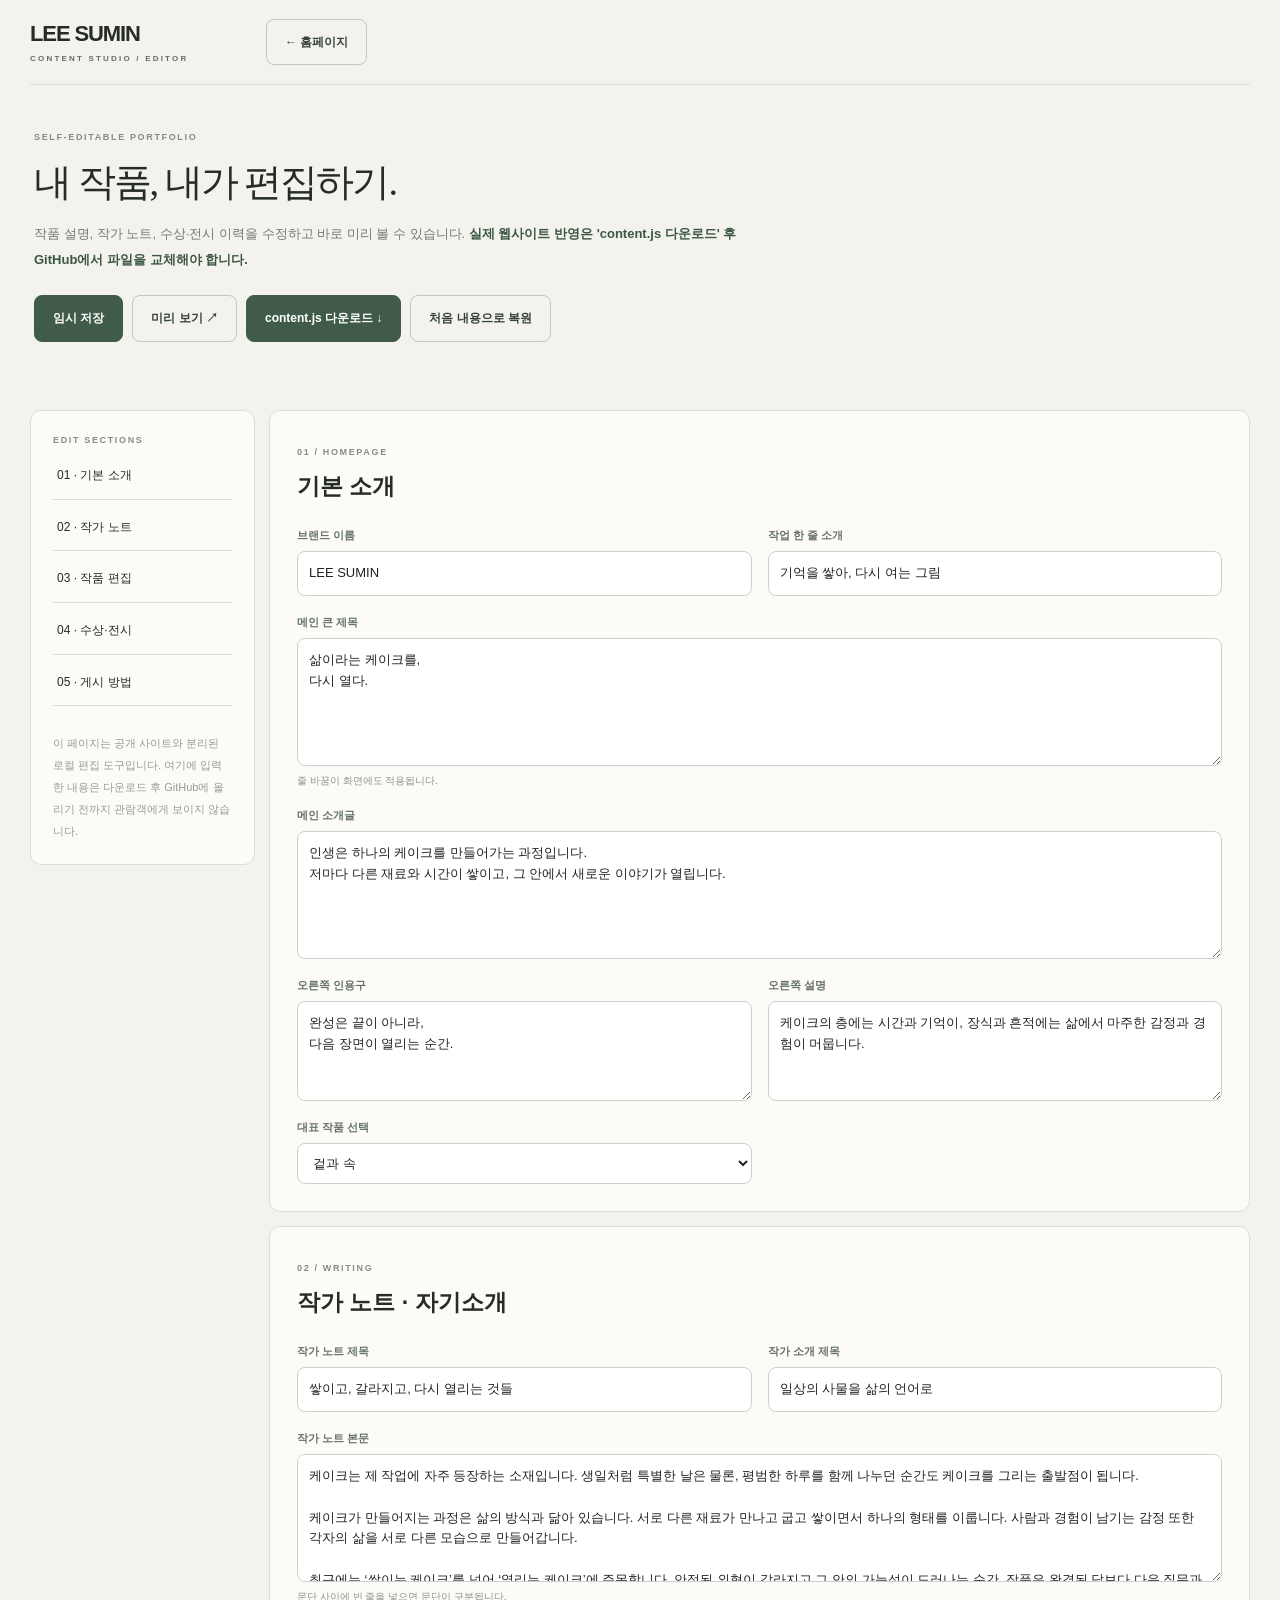
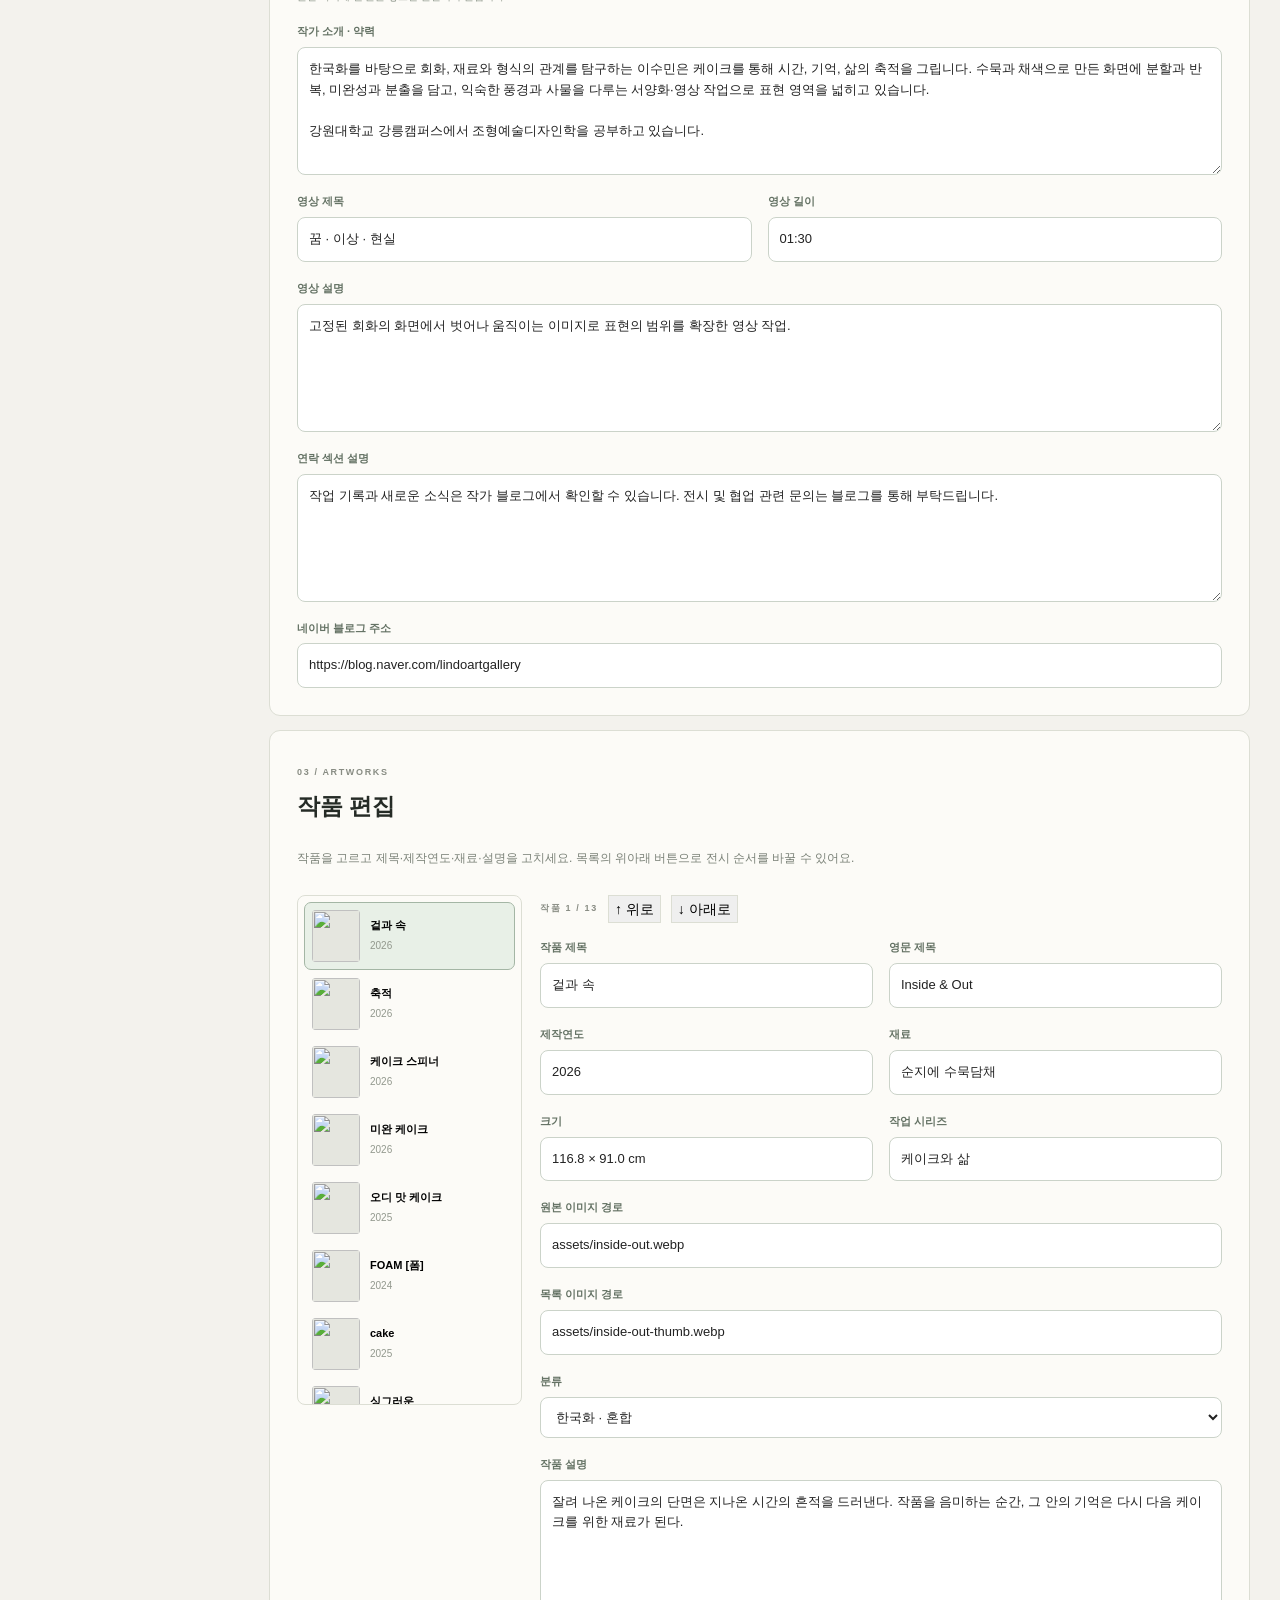
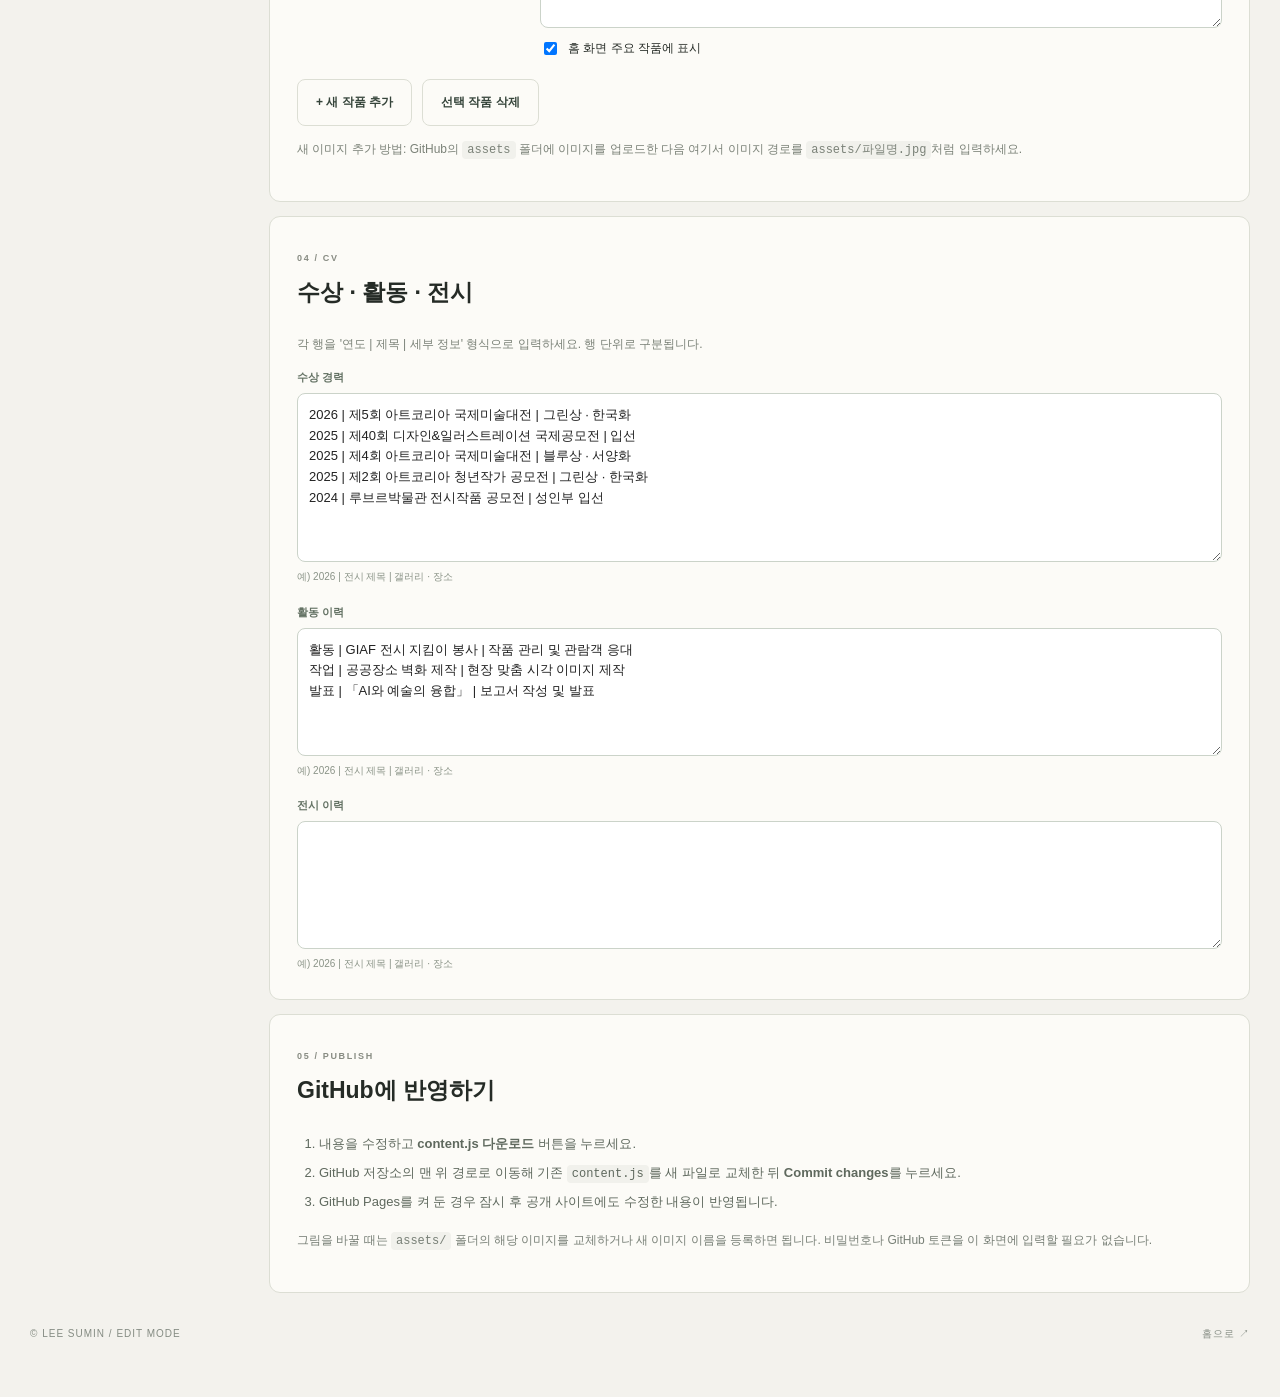
==== studio.html @ 201a9c7e "Add files via upload" ====
<!doctype html><html lang="ko"><head><meta charset="utf-8"><meta name="viewport" content="width=device-width,initial-scale=1"><meta name="robots" content="noindex,nofollow"><title>콘텐츠 편집 — LEE SUMIN</title><link rel="stylesheet" href="style.css"><link rel="stylesheet" href="studio.css"><script src="content.js"></script><script defer src="studio.js"></script></head><body><div class="wrapper"><header class="header"><a class="brand" href="index.html"><strong>LEE SUMIN</strong><span>CONTENT STUDIO / EDITOR</span></a><a class="button button-ghost" href="index.html">← 홈페이지</a></header><div class="edit-header"><span class="smallcaps">SELF-EDITABLE PORTFOLIO</span><h1>내 작품, 내가 편집하기.</h1><p>작품 설명, 작가 노트, 수상·전시 이력을 수정하고 바로 미리 볼 수 있습니다. <strong>실제 웹사이트 반영은 'content.js 다운로드' 후 GitHub에서 파일을 교체해야 합니다.</strong></p><div class="studio-toolbar"><button type="button" class="button button-primary" id="save-local">임시 저장</button><button type="button" class="button button-ghost" id="preview">미리 보기 ↗</button><button type="button" class="button button-primary" id="download">content.js 다운로드 ↓</button><button type="button" class="button button-ghost" id="reset">처음 내용으로 복원</button></div><p id="status" role="status" aria-live="polite"></p></div>
<div class="edit-layout"><aside class="edit-sidebar panel"><span class="smallcaps">EDIT SECTIONS</span><a href="#text-section">01 · 기본 소개</a><a href="#notes-section">02 · 작가 노트</a><a href="#artwork-section">03 · 작품 편집</a><a href="#records-section">04 · 수상·전시</a><a href="#deploy-section">05 · 게시 방법</a><div class="side-hint">이 페이지는 공개 사이트와 분리된 로컬 편집 도구입니다. 여기에 입력한 내용은 다운로드 후 GitHub에 올리기 전까지 관람객에게 보이지 않습니다.</div></aside><main class="edit-main">
<section class="panel edit-panel" id="text-section"><span class="smallcaps">01 / HOMEPAGE</span><h2>기본 소개</h2><div id="general-form" class="field-grid"></div></section>
<section class="panel edit-panel" id="notes-section"><span class="smallcaps">02 / WRITING</span><h2>작가 노트 · 자기소개</h2><div id="writing-form" class="field-grid"></div></section>
<section class="panel edit-panel" id="artwork-section"><span class="smallcaps">03 / ARTWORKS</span><h2>작품 편집</h2><p class="muted">작품을 고르고 제목·제작연도·재료·설명을 고치세요. 목록의 위아래 버튼으로 전시 순서를 바꿀 수 있어요.</p><div class="work-editor-layout"><div id="work-list"></div><div id="work-fields" class="work-fields"></div></div><div class="work-actions"><button type="button" id="add-work" class="button button-ghost">+ 새 작품 추가</button><button type="button" id="remove-work" class="button button-ghost">선택 작품 삭제</button></div><p class="muted">새 이미지 추가 방법: GitHub의 <code>assets</code> 폴더에 이미지를 업로드한 다음 여기서 이미지 경로를 <code>assets/파일명.jpg</code>처럼 입력하세요.</p></section>
<section class="panel edit-panel" id="records-section"><span class="smallcaps">04 / CV</span><h2>수상 · 활동 · 전시</h2><p class="muted">각 행을 '연도 | 제목 | 세부 정보' 형식으로 입력하세요. 행 단위로 구분됩니다.</p><div id="records-form" class="field-grid"></div></section>
<section class="panel edit-panel" id="deploy-section"><span class="smallcaps">05 / PUBLISH</span><h2>GitHub에 반영하기</h2><ol><li>내용을 수정하고 <strong>content.js 다운로드</strong> 버튼을 누르세요.</li><li>GitHub 저장소의 맨 위 경로로 이동해 기존 <code>content.js</code>를 새 파일로 교체한 뒤 <strong>Commit changes</strong>를 누르세요.</li><li>GitHub Pages를 켜 둔 경우 잠시 후 공개 사이트에도 수정한 내용이 반영됩니다.</li></ol><p>그림을 바꿀 때는 <code>assets/</code> 폴더의 해당 이미지를 교체하거나 새 이미지 이름을 등록하면 됩니다. 비밀번호나 GitHub 토큰을 이 화면에 입력할 필요가 없습니다.</p></section>
</main></div><footer class="footer"><span>© LEE SUMIN / EDIT MODE</span><a href="index.html">홈으로 ↗</a></footer></div></body></html>
---- style.css ----
:root{--bg:#f3f2ed;--paper:#fcfbf7;--edge:#dcded4;--text:#252b26;--muted:#747970;--accent:#405c49;--warm:#eeece4;--radius:11px;--serif:'Noto Serif KR',Georgia,serif;--sans:'DM Sans','Noto Sans KR',sans-serif}
*{box-sizing:border-box}html{scroll-behavior:smooth}body{margin:0;background:var(--bg);color:var(--text);font-family:var(--sans);font-size:14px;line-height:1.72;-webkit-font-smoothing:antialiased}button,select,input,textarea{font:inherit}button{cursor:pointer}a{color:inherit;text-decoration:none}img{display:block;max-width:100%}button:focus-visible,a:focus-visible,input:focus-visible,select:focus-visible,textarea:focus-visible{outline:3px solid #9ab3a0;outline-offset:3px}::selection{background:#cadbce}.skip{position:absolute;left:0;top:-100px;background:white;padding:10px;z-index:1000}.skip:focus{top:0}.wrapper{max-width:1470px;margin:0 auto;padding:0 30px 24px}.panel{background:var(--paper);border:1px solid var(--edge);border-radius:var(--radius);min-width:0;overflow:hidden}.header{min-height:85px;display:flex;align-items:center;gap:26px;border-bottom:1px solid var(--edge)}.brand{display:flex;flex-direction:column;min-width:210px;line-height:1.3}.brand strong{font-size:22px;letter-spacing:-1.1px;font-weight:700}.brand span{font-size:8px;letter-spacing:2.2px;color:#656d63;margin-top:6px;font-weight:700}.header nav{margin-left:auto;display:flex;gap:28px;align-items:center;font-size:12px}.header nav a{color:#525950;white-space:nowrap;transition:color .2s}.header nav a:hover{color:var(--accent)}.meta-pill{border:1px solid #d4d8d1;border-radius:30px;padding:7px 13px;color:var(--muted);font-size:9px;letter-spacing:1px;white-space:nowrap}.mobile-menu{display:none}.section-cap{display:flex;justify-content:space-between;color:#7a8077;font-size:10px;letter-spacing:2px;padding:23px 1px 15px}.smallcaps{color:#888c83;font-size:9px;font-weight:700;letter-spacing:1.65px}.kicker{font-weight:600;font-size:12px;letter-spacing:.01em;color:var(--accent)}.hero{display:grid;grid-template-columns:1.08fr 1.32fr .83fr;gap:13px;min-height:420px}.hero-writing{padding:38px 32px;display:flex;flex-direction:column;justify-content:space-between}.hero-writing .kicker{margin:0 0 22px}.hero-writing h1{font:500 clamp(29px,3.2vw,49px)/1.45 var(--serif);letter-spacing:-2.7px;white-space:pre-line;word-break:keep-all;margin:0}.hero-text{font-size:13px;line-height:2;color:#73796e;white-space:pre-line;margin-top:20px}.hero-buttons{display:flex;gap:9px;flex-wrap:wrap;margin-top:25px}.button{border-radius:8px;padding:12px 18px;font-size:12px;display:inline-flex;gap:20px;align-items:center;justify-content:space-between;min-height:42px;font-weight:600;transition:background .2s,transform .2s,border .2s}.button:hover{transform:translateY(-2px)}.button-primary{color:#fff;background:var(--accent);border:1px solid var(--accent)}.button-primary:hover{background:#283e30}.button-ghost{border:1px solid #bfc9bd;color:#35443a;background:transparent}.hero-gallery{position:relative;background:#e7e8df;display:flex;align-items:center;justify-content:center}.hero-gallery>img{height:100%;width:100%;object-fit:contain;padding:18px 18px 66px}.hero-art-label{position:absolute;left:0;right:0;bottom:0;min-height:63px;background:#fcfbf7e8;border-top:1px solid #d9ded9;padding:10px 18px;display:grid;grid-template-columns:1fr auto;column-gap:8px;align-items:center}.hero-art-label .smallcaps{grid-column:1/-1}.hero-art-label strong{font-size:13px}.hero-art-label>span:last-child{font-size:10px;color:#777}.hero-side{padding:29px 27px;display:flex;flex-direction:column;position:relative}.hero-side blockquote{font:500 clamp(17px,1.65vw,23px)/1.75 var(--serif);letter-spacing:-1px;white-space:pre-line;margin:30px 0 15px;word-break:keep-all}.hero-side p{color:var(--muted);font-size:12px;line-height:2;word-break:keep-all}.rule{height:1px;background:#bfc5bc;width:35px;margin:13px 0}.signature{font-family:var(--serif);color:#656f62;align-self:flex-end;margin-top:auto}.side-number{position:absolute;right:25px;bottom:7px;color:#e7eae4;font-size:55px;font-family:Georgia,serif;z-index:0;pointer-events:none}.signature{z-index:1}.section{padding:23px 24px}.section-heading{display:flex;align-items:flex-start;justify-content:space-between;gap:18px;padding-bottom:18px;margin-bottom:18px;border-bottom:1px solid var(--edge)}.section-heading h2{font-size:18px;font-weight:600;margin:6px 0 0;letter-spacing:-.6px}.h-en{font-size:10px;color:#99a096;font-weight:600;letter-spacing:1.5px;margin-left:6px}.text-link{font-size:11px;white-space:nowrap;color:#5e735f;align-self:flex-end}.featured-section{margin-top:13px}.featured-grid{display:grid;grid-template-columns:repeat(4,minmax(0,1fr));gap:12px}.featured-card,.art-card{border:1px solid var(--edge);background:#fffefa;border-radius:9px;padding:8px;text-align:left;min-width:0;display:block;width:100%;color:var(--text);transition:box-shadow .2s,transform .2s}.featured-card:hover,.art-card:hover{transform:translateY(-3px);box-shadow:0 9px 28px #2d383015}.featured-image,.art-image{background:#eaeae5;border-radius:5px;overflow:hidden;display:flex;align-items:center;justify-content:center}.featured-image{height:222px}.art-image{height:240px}.featured-image img,.art-image img{object-fit:contain;width:100%;height:100%;transition:transform .35s;padding:8px}.featured-card:hover img,.art-card:hover img{transform:scale(1.045)}.art-caption{display:flex;flex-direction:column;padding:11px 6px 7px;min-height:78px}.art-title{font-weight:700;line-height:1.45;display:flex;justify-content:space-between;align-items:center;gap:10px}.art-title span{color:#698071;font-size:15px;font-weight:500}.art-caption small{font-size:11px;color:#858a82;margin-top:4px;line-height:1.45}.story-layout{display:grid;grid-template-columns:1.7fr .75fr;gap:13px;margin-top:13px}.story-panel{padding:24px 27px;display:flex;flex-direction:column}.story-panel h3{font:500 clamp(19px,2vw,26px)/1.55 var(--serif);letter-spacing:-1.3px;margin:9px 0 25px}.prose{color:#575f56;font-size:13px;line-height:2.2;word-break:keep-all}.prose p{margin:0 0 14px}.statement-bottom{margin-top:auto;border-top:1px solid var(--edge);padding-top:18px;display:flex;justify-content:space-between;color:#8e948b;font-size:10px;letter-spacing:.5px}.statement-bottom a{color:var(--accent)}.idea-panel{padding:23px;display:flex;flex-direction:column}.idea-art{background:#e7e6df;border-radius:8px;margin-top:22px;height:260px;display:flex;align-items:center;justify-content:center}.idea-art img{object-fit:contain;width:100%;height:100%;padding:12px}.idea-copy{margin-top:auto;padding-top:17px}.idea-copy strong{font:500 18px var(--serif)}.idea-copy p{font-size:12px;line-height:1.9;color:var(--muted)}.archive{margin-top:13px}.archive .section-heading{margin-bottom:18px}.archive .section-heading h2{font-size:23px}.hint{color:#858982;font-size:11px;margin:10px 0 0}.count{font-size:10px;color:#949a90;letter-spacing:1px;white-space:nowrap;padding-top:21px}.count strong{font-size:18px;color:var(--accent);font-weight:600}.filter-row{display:flex;align-items:center;gap:8px;flex-wrap:wrap;margin-bottom:23px}.filter{background:transparent;border:1px solid #d1d6ce;color:#6e786d;padding:8px 15px;font-size:11px;border-radius:25px;transition:.2s}.filter.selected{background:var(--accent);color:white;border-color:var(--accent)}.filter:hover:not(.selected){background:#e7eee6}.filter-spacer{flex:1}#year-filter{font-size:11px;color:#49544a;border:1px solid #d1d6ce;border-radius:25px;padding:8px 15px;background:#fdfcf9;cursor:pointer}.archive-grid{display:grid;grid-template-columns:repeat(4,minmax(0,1fr));gap:13px}.art-card{padding:9px}.art-card .art-caption{min-height:97px}.art-dims{color:#acb1a9!important}.film-layout{display:grid;grid-template-columns:.75fr 1.45fr;gap:13px;margin-top:13px}.film-copy{min-height:325px;padding:25px;display:flex;flex-direction:column;justify-content:space-between}.film-copy h2{font:500 clamp(20px,2vw,29px)/1.4 var(--serif);margin:12px 0 3px;letter-spacing:-1px}.film-copy h3{font-size:15px;font-weight:600;margin:3px 0 14px}.film-copy p{max-width:360px;font-size:13px;line-height:2;color:var(--muted)}.film-line{border-top:1px solid var(--edge);padding-top:12px;display:flex;justify-content:space-between;font-size:10px;letter-spacing:1px;color:var(--muted)}.film-line strong{color:var(--accent)}.film-screen{padding:12px;display:flex;align-items:center;justify-content:center;background:#e8e6e0}.film-screen video{width:100%;max-height:410px;display:block;border-radius:5px;background:#000;aspect-ratio:16/9}.credentials{display:grid;grid-template-columns:1fr 1fr;gap:13px;margin-top:13px}.about h3{font:500 23px var(--serif);letter-spacing:-1px}.about-sign{margin-top:45px;padding-top:17px;border-top:1px solid var(--edge)}.list-rows{display:flex;flex-direction:column}.list-entry{display:grid;grid-template-columns:65px 1fr;gap:10px;align-items:start;border-bottom:1px solid #e2e3dc;padding:13px 1px}.list-entry:first-child{padding-top:3px}.list-entry:last-child{border-bottom:0}.list-entry time{font-size:11px;color:#788476}.list-entry strong{display:block;font-size:12px;font-weight:600;line-height:1.65}.list-entry small{display:block;font-size:11px;color:#8b9089;margin-top:3px}.empty-record{padding:20px 0;color:#878c85;font-size:12px}.empty-record small{font-size:10px}.lower-layout{display:grid;grid-template-columns:1fr 1fr;gap:13px;margin-top:13px}.contact{margin-top:13px;padding:32px 35px;display:grid;grid-template-columns:1fr .76fr;gap:30px;align-items:center;background:#eef0e9}.contact h2{font:500 clamp(20px,2.7vw,34px)/1.6 var(--serif);letter-spacing:-1.5px;margin:12px 0}.contact-action p{color:#70796e;font-size:12px;line-height:1.9;margin:0 0 18px}.footer{display:flex;align-items:center;justify-content:space-between;gap:16px;min-height:82px;color:#858c83;font-size:10px;letter-spacing:1px}.footer a:hover{text-decoration:underline}.art-modal{border:0;padding:0;max-width:min(1090px,94vw);width:100%;max-height:90vh;background:var(--paper);border-radius:15px;box-shadow:0 35px 90px #0c1b1390;color:var(--text)}.art-modal::backdrop{background:#111b13b5;backdrop-filter:blur(7px)}.modal-layout{display:grid;grid-template-columns:1.3fr .85fr;min-height:560px;max-height:90vh}.modal-media{background:#edede9;display:flex;flex-direction:column;align-items:center;justify-content:center;padding:20px;min-width:0}.modal-media img{object-fit:contain;max-height:70vh;height:100%;width:100%;min-height:0}.modal-media small{padding-top:12px;color:#90968c;font-size:9px;letter-spacing:1px}.modal-data{padding:28px 30px;overflow:auto;display:flex;flex-direction:column}.modal-top{display:flex;justify-content:space-between;align-items:center}.modal-top button{border:1px solid var(--edge);background:none;border-radius:50%;height:36px;width:36px}.modal-data .kicker{margin-top:55px;font-size:11px}.modal-data h2{font:500 30px var(--serif);margin:5px 0;line-height:1.5}.modal-english{color:#9a9f98;margin:0 0 27px;font-size:12px}.modal-data dl{margin:0;border-top:1px solid var(--edge);border-bottom:1px solid var(--edge)}.modal-data dl>div{padding:11px 0;display:grid;grid-template-columns:85px 1fr;gap:12px}.modal-data dt{font-size:10px;color:#8b9588;letter-spacing:1px}.modal-data dd{font-size:12px;margin:0}.modal-description{line-height:2.1;color:#6c766b;font-size:13px;flex:1;padding:20px 0}.modal-nav{border-top:1px solid var(--edge);display:flex;justify-content:space-between;padding-top:18px}.modal-nav button{border:0;background:transparent;color:var(--accent);font-size:12px;cursor:pointer}
@media(max-width:1140px){.wrapper{padding:0 20px 20px}.hero{grid-template-columns:1fr 1.15fr}.hero-side{grid-column:1/-1;min-height:175px}.hero-side blockquote{margin:12px 0;font-size:20px}.hero-side .signature{margin-top:10px}.featured-image{height:180px}.art-image{height:200px}.story-layout{grid-template-columns:1.5fr .8fr}}
@media(max-width:780px){.wrapper{padding:0 13px 18px}.header{min-height:75px}.header .meta-pill{display:none}.mobile-menu{display:block;margin-left:auto;border:1px solid var(--edge);border-radius:7px;background:var(--paper);width:40px;height:40px}.header nav{display:none;position:absolute;z-index:12;left:13px;right:13px;top:70px;background:var(--paper);padding:15px;border:1px solid var(--edge);border-radius:11px;box-shadow:0 12px 28px #27311f26;flex-direction:column;align-items:stretch;gap:0}.header nav.menu-open{display:flex}.header nav a{padding:10px 6px;border-bottom:1px solid var(--edge)}.section-cap{font-size:8px}.section-cap span:last-child{display:none}.hero{grid-template-columns:1fr;min-height:0}.hero-writing{min-height:320px;padding:28px 24px}.hero-writing h1{font-size:36px}.hero-gallery{height:420px}.hero-side{grid-column:1;min-height:255px}.featured-grid{grid-template-columns:repeat(2,minmax(0,1fr))}.featured-image{height:210px}.story-layout,.credentials,.lower-layout,.film-layout,.contact{grid-template-columns:1fr}.idea-panel{display:grid;grid-template-columns:1fr 1fr;gap:20px}.idea-art{margin:0;height:245px}.idea-copy{margin-top:auto}.archive-grid{grid-template-columns:repeat(2,minmax(0,1fr))}.art-image{height:235px}.film-copy{min-height:260px}.contact{padding:26px 25px}.footer{flex-wrap:wrap;padding:25px 0;min-height:0}.modal-layout{grid-template-columns:1fr;min-height:0;max-height:90vh;overflow-y:auto}.modal-media{height:400px}.modal-media img{max-height:360px}.modal-data{overflow:visible}.modal-data .kicker{margin-top:25px}}
@media(max-width:480px){.brand strong{font-size:19px}.hero-writing h1{font-size:31px}.hero-gallery{height:330px}.section{padding:19px 14px}.section-heading h2{font-size:17px}.h-en{display:none}.featured-grid,.archive-grid{gap:9px}.featured-card,.art-card{padding:6px}.featured-image{height:160px}.art-image{height:185px}.art-caption{padding:8px 3px 4px}.art-title{font-size:12px}.art-caption small{font-size:10px}.idea-panel{grid-template-columns:1fr}.idea-art{height:255px}.contact h2{font-size:25px}.modal-media{height:290px}.modal-data{padding:22px}.modal-data h2{font-size:25px}.footer>span:nth-child(2){display:none}}
@media(prefers-reduced-motion:reduce){html{scroll-behavior:auto}*,*::before,*::after{transition:none!important}}

/* Editorial expansion: a quiet, image-first passage between introduction and archive */
.editorial-intro{margin-top:13px;display:grid;grid-template-columns:.88fr 1.45fr;gap:13px;min-height:376px}
.editorial-title{background:#e9ece5;border:1px solid var(--edge);border-radius:var(--radius);padding:34px 36px;display:flex;flex-direction:column;align-items:flex-start;justify-content:center}
.editorial-title h2{font:500 clamp(25px,2.6vw,39px)/1.65 var(--serif);letter-spacing:-1.7px;margin:17px 0}
.editorial-title h2 em{font-style:normal;color:#52715a}
.editorial-title p{font-size:12px;line-height:2.1;color:#687267;max-width:380px;word-break:keep-all;margin:0 0 25px}
.editorial-images{display:grid;grid-template-columns:1.15fr .85fr;gap:13px;min-width:0}
.editorial-images figure{background:#e7e6df;border:1px solid var(--edge);border-radius:var(--radius);margin:0;min-width:0;overflow:hidden;position:relative;display:flex;align-items:center;justify-content:center;padding:12px 12px 40px}
.editorial-images figure img{width:100%;height:330px;object-fit:contain;transition:transform .4s}
.editorial-images figure:hover img{transform:scale(1.035)}
.editorial-images figcaption{position:absolute;bottom:10px;left:17px;color:#687366;font-size:9px;letter-spacing:1.5px}
@media(max-width:780px){.editorial-intro{grid-template-columns:1fr}.editorial-title{padding:28px 24px}.editorial-images figure img{height:270px}}
@media(max-width:480px){.editorial-images{gap:9px}.editorial-images figure img{height:205px}.editorial-images figure{padding:8px 8px 36px}.editorial-images figcaption{font-size:7px;letter-spacing:.4px;left:8px}.editorial-title h2{font-size:28px}}

.journal{margin-top:13px}.journal-grid{display:grid;grid-template-columns:repeat(3,minmax(0,1fr));gap:10px;margin-top:18px}.journal-entry{min-height:105px;border:1px solid var(--edge);background:#f5f5ef;border-radius:9px;padding:17px;display:flex;flex-direction:column;justify-content:space-between;transition:background .2s,border .2s}.journal-entry:hover{background:#e6ebe2;border-color:#a4b6a4}.journal-entry span{color:#858d81;font-size:10px;letter-spacing:.4px}.journal-entry span:last-child{align-self:flex-end;color:var(--accent)}.journal-entry strong{font:500 17px var(--serif)}@media(max-width:780px){.journal-grid{grid-template-columns:repeat(2,minmax(0,1fr))}}@media(max-width:480px){.journal-grid{grid-template-columns:1fr}.journal-entry{min-height:90px}}
---- studio.css ----
.edit-header{padding:38px 4px 24px}.edit-header h1{font:500 clamp(28px,3vw,44px) var(--serif);margin:10px 0 12px;letter-spacing:-2px}.edit-header>p{font-size:13px;color:#747a70;max-width:730px;line-height:2}.edit-header strong{color:#3c5744}.studio-toolbar{display:flex;gap:9px;flex-wrap:wrap;margin-top:22px}.studio-toolbar .button{cursor:pointer}#status{font-size:12px;min-height:20px;color:#3c6544}.edit-layout{display:grid;grid-template-columns:225px 1fr;gap:14px;align-items:start}.edit-sidebar{padding:22px;position:sticky;top:10px;display:flex;flex-direction:column;gap:4px}.edit-sidebar a{font-size:12px;border-bottom:1px solid var(--edge);padding:13px 4px}.edit-sidebar a:hover{color:var(--accent)}.side-hint{font-size:11px;line-height:2;color:#979c91;margin-top:22px}.edit-main{display:flex;flex-direction:column;gap:14px;min-width:0}.edit-panel{padding:27px}.edit-panel h2{font-size:23px;line-height:1.5;margin:7px 0 23px}.edit-panel .muted{font-size:12px;color:#7b8278;line-height:1.95}.field-grid{display:grid;grid-template-columns:repeat(2,minmax(0,1fr));gap:17px 16px}.edit-field{display:flex;flex-direction:column;gap:6px;min-width:0}.edit-field.wide{grid-column:1/-1}.edit-field label{font-size:11px;font-weight:700;color:#647264}.edit-field input,.edit-field textarea,.edit-field select{border:1px solid #cbd3c9;border-radius:8px;padding:11px;background:#fff;color:#222;width:100%;font-size:13px;outline:none;line-height:1.6}.edit-field textarea{resize:vertical;min-height:100px}.edit-field input:focus,.edit-field textarea:focus,.edit-field select:focus{border-color:#45684e;box-shadow:0 0 0 3px #a7c0a537}.edit-field small{font-size:10px;color:#8a9387}.work-editor-layout{display:grid;grid-template-columns:225px 1fr;gap:18px;margin-top:25px}.work-editor-layout #work-list{border:1px solid var(--edge);border-radius:8px;max-height:510px;overflow:auto;padding:6px}.work-list-item{width:100%;display:flex;align-items:center;gap:10px;text-align:left;border:1px solid transparent;background:transparent;border-radius:7px;padding:7px;font-size:12px}.work-list-item.selected{border-color:#a4b6a5;background:#e8f0e7}.work-list-item img{width:48px;height:52px;object-fit:contain;background:#e5e6df;border-radius:4px}.work-list-item span{flex:1;min-width:0}.work-list-item strong{font-size:11px;display:block}.work-list-item small{color:#92988d}.work-fields{min-width:0}.work-controls{display:flex;gap:10px;align-items:center;margin:0 0 15px}.work-controls button,.work-actions button{border:1px solid var(--edge)}.work-actions{display:flex;gap:10px;flex-wrap:wrap;margin-top:20px}.feature-toggle{display:flex;gap:8px;align-items:center;padding-top:10px;font-size:12px}.feature-toggle input{width:auto}.edit-panel ol{font-size:13px;line-height:2.2;color:#5f695e;padding-left:22px}.edit-panel code{background:#f1f1ec;padding:2px 5px;border-radius:4px;font-size:12px}.edit-panel>p{font-size:12px;line-height:1.9;color:#777f76}@media(max-width:880px){.edit-layout{grid-template-columns:1fr}.edit-sidebar{position:static;flex-direction:row;flex-wrap:wrap;gap:8px}.edit-sidebar a{padding:7px;border:1px solid var(--edge);border-radius:9px}.edit-sidebar>.smallcaps,.side-hint{display:none}}@media(max-width:640px){.field-grid{grid-template-columns:1fr}.work-editor-layout{grid-template-columns:1fr}.work-editor-layout #work-list{max-height:225px}.edit-panel{padding:19px}.edit-header{padding-top:25px}}
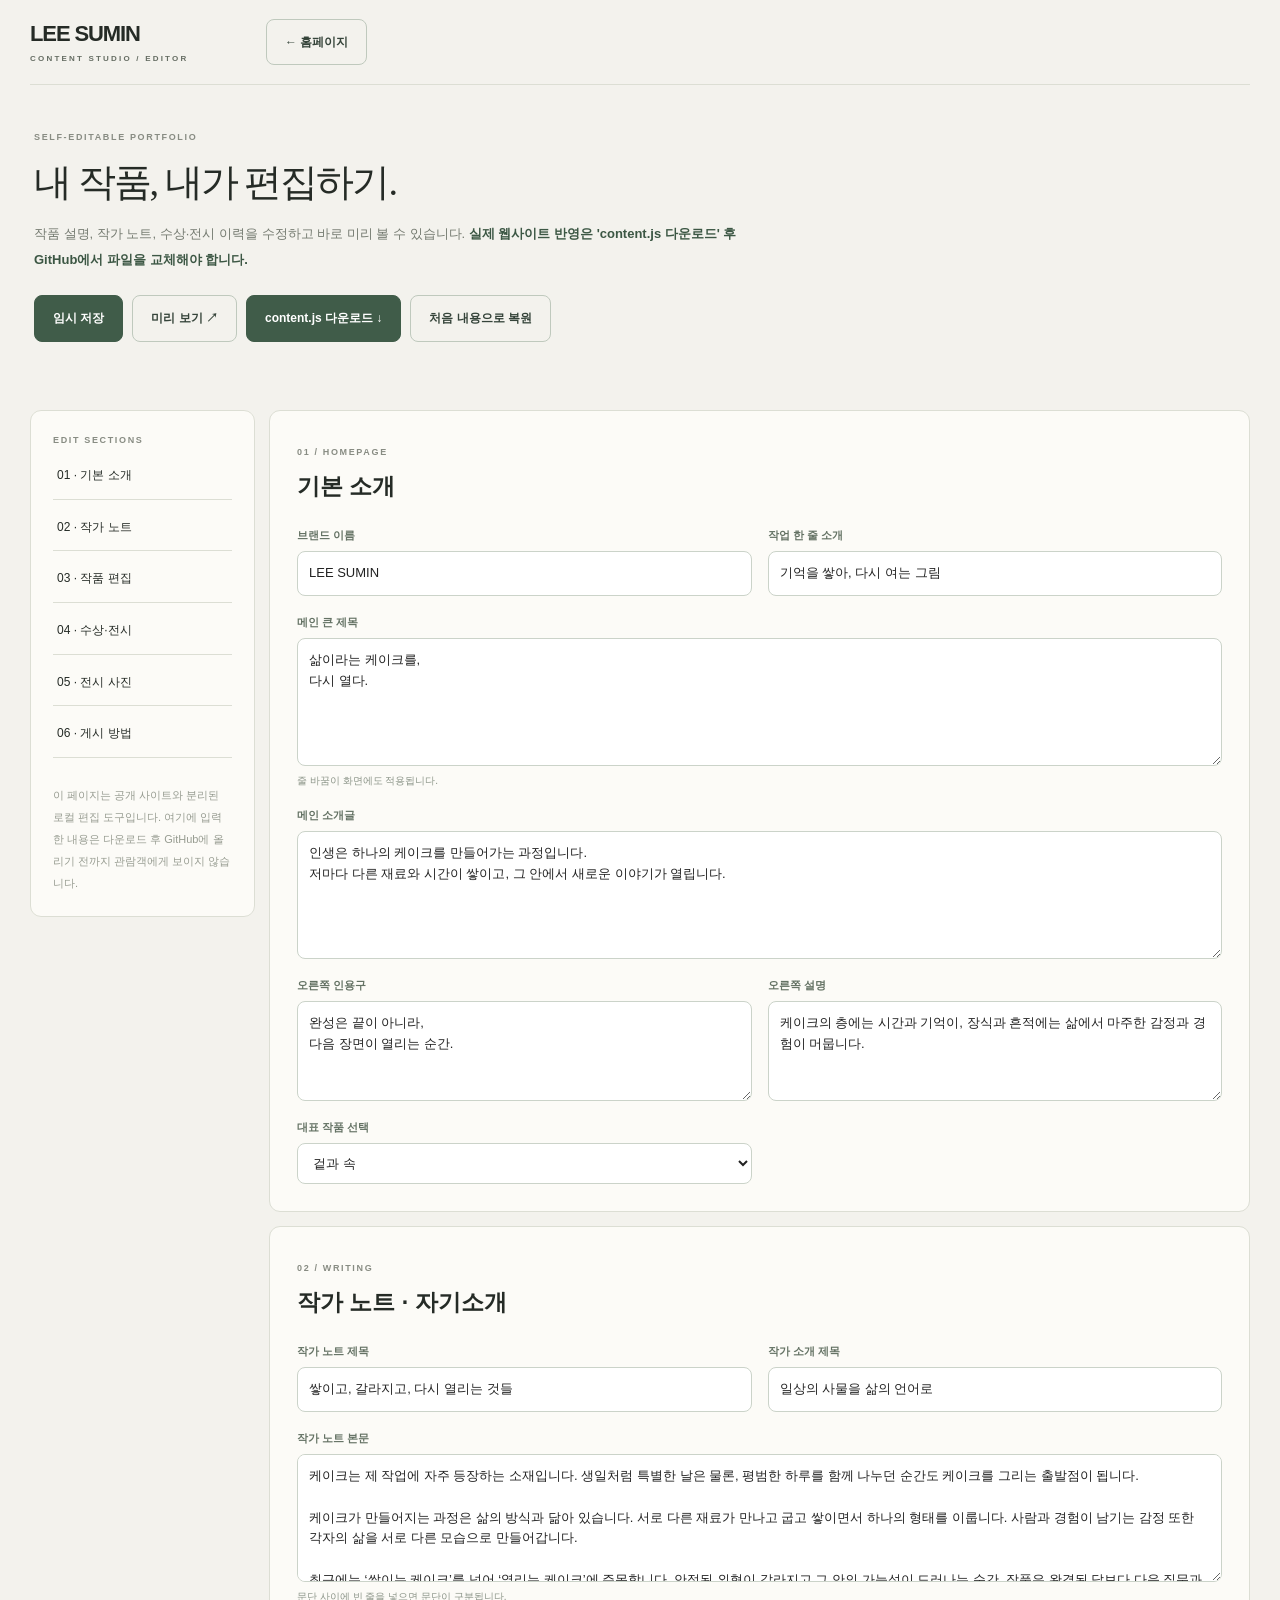
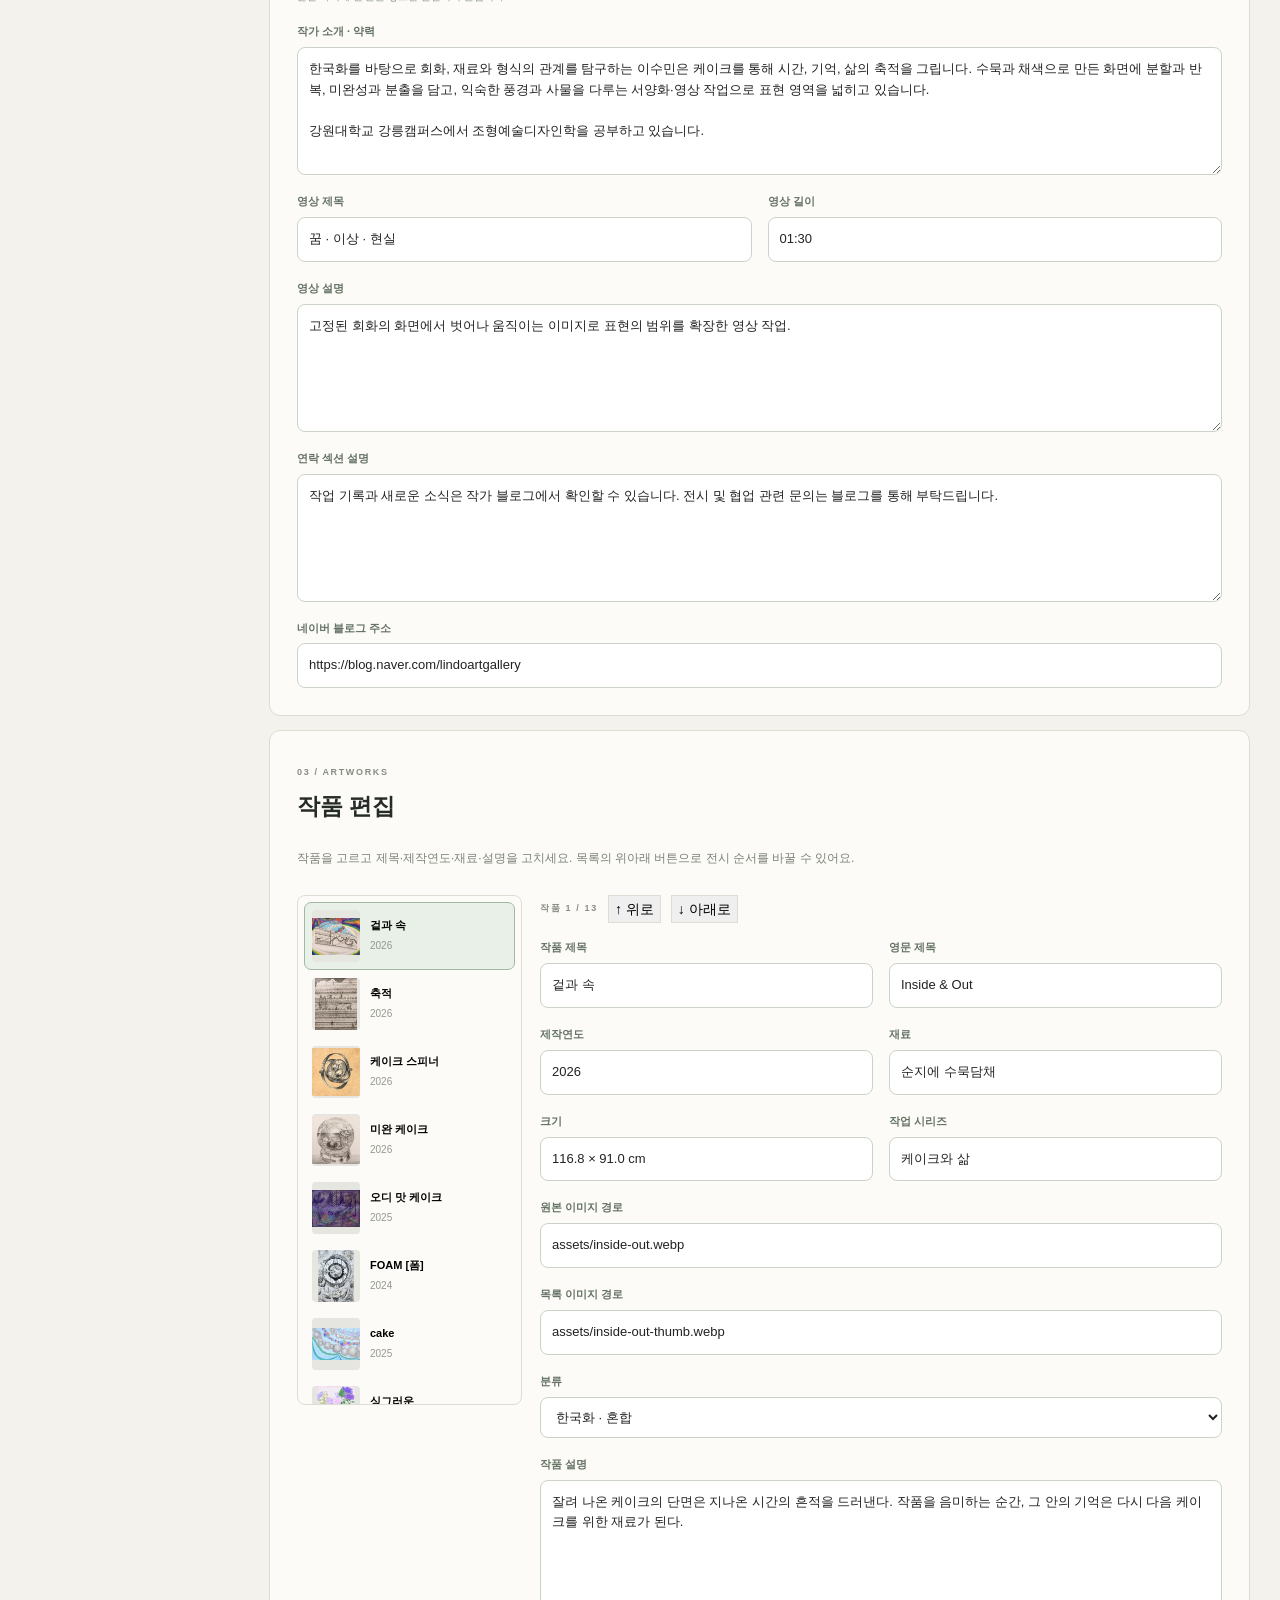
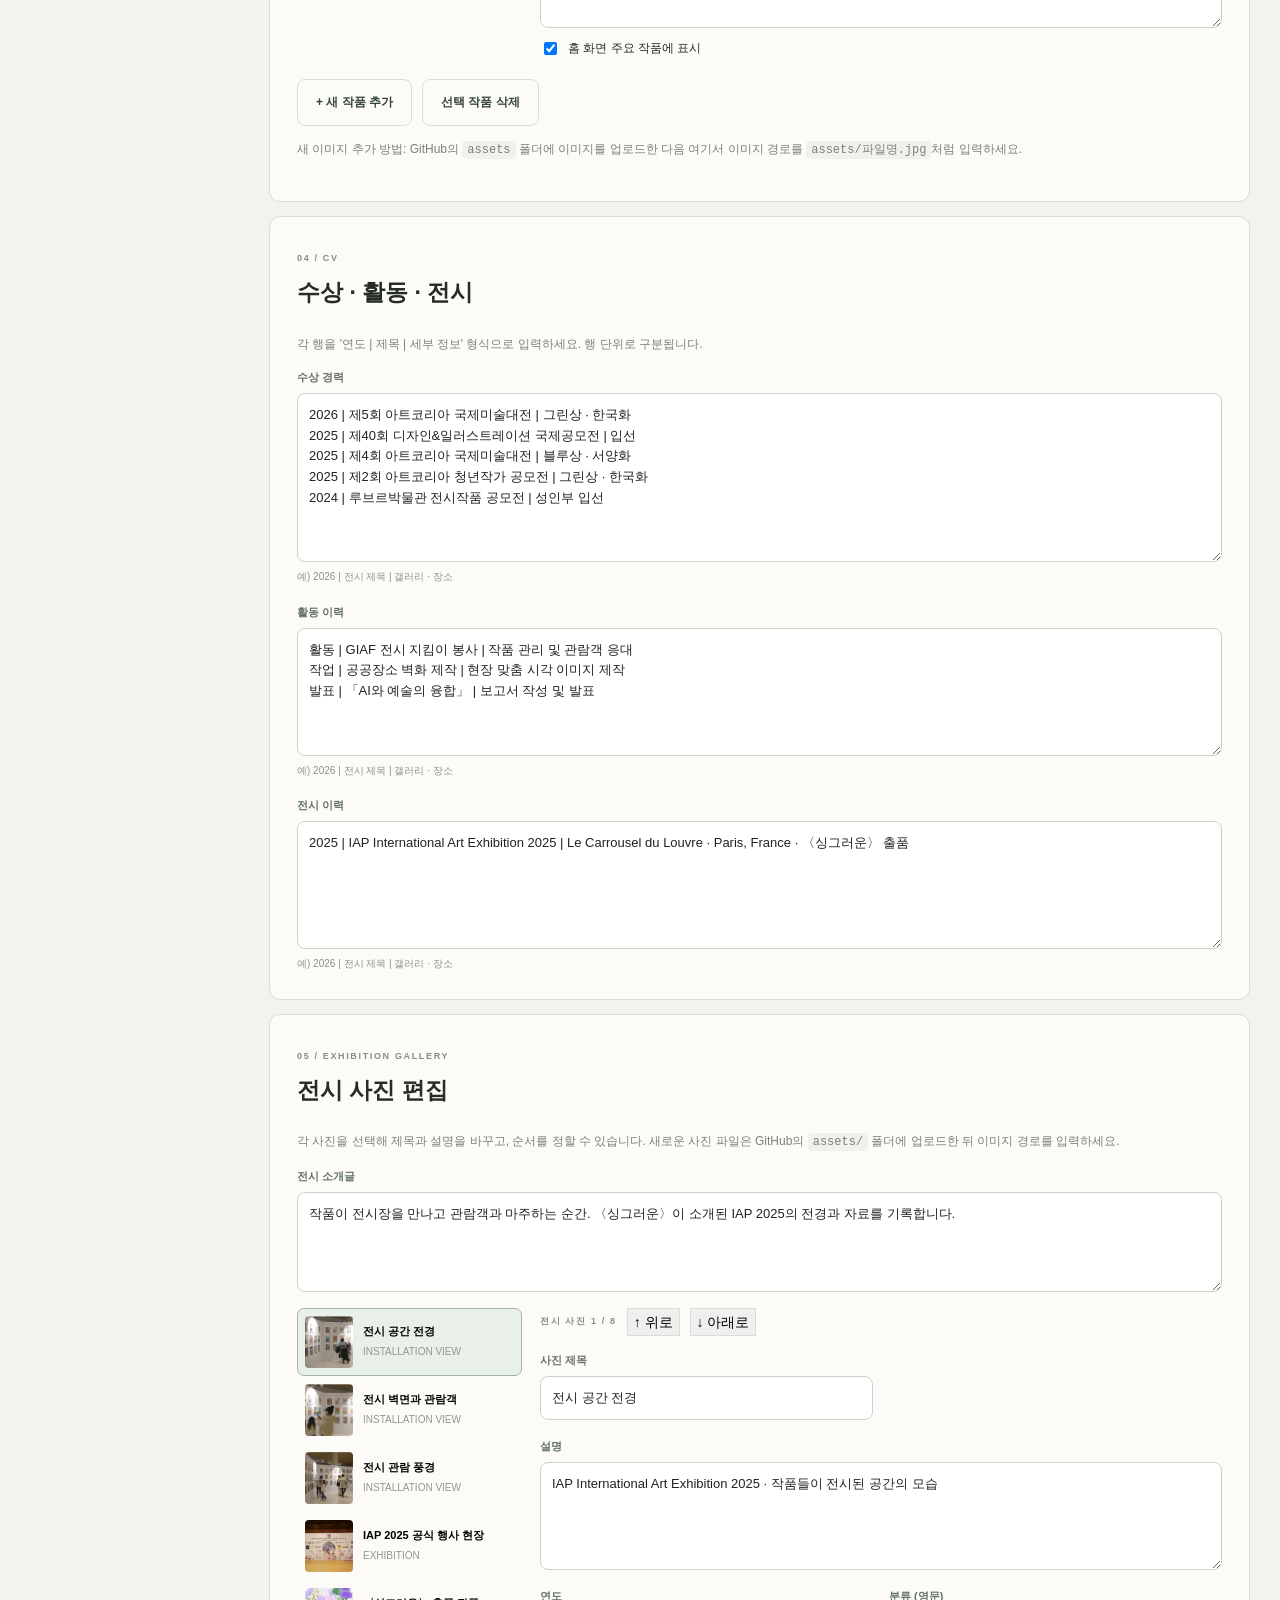
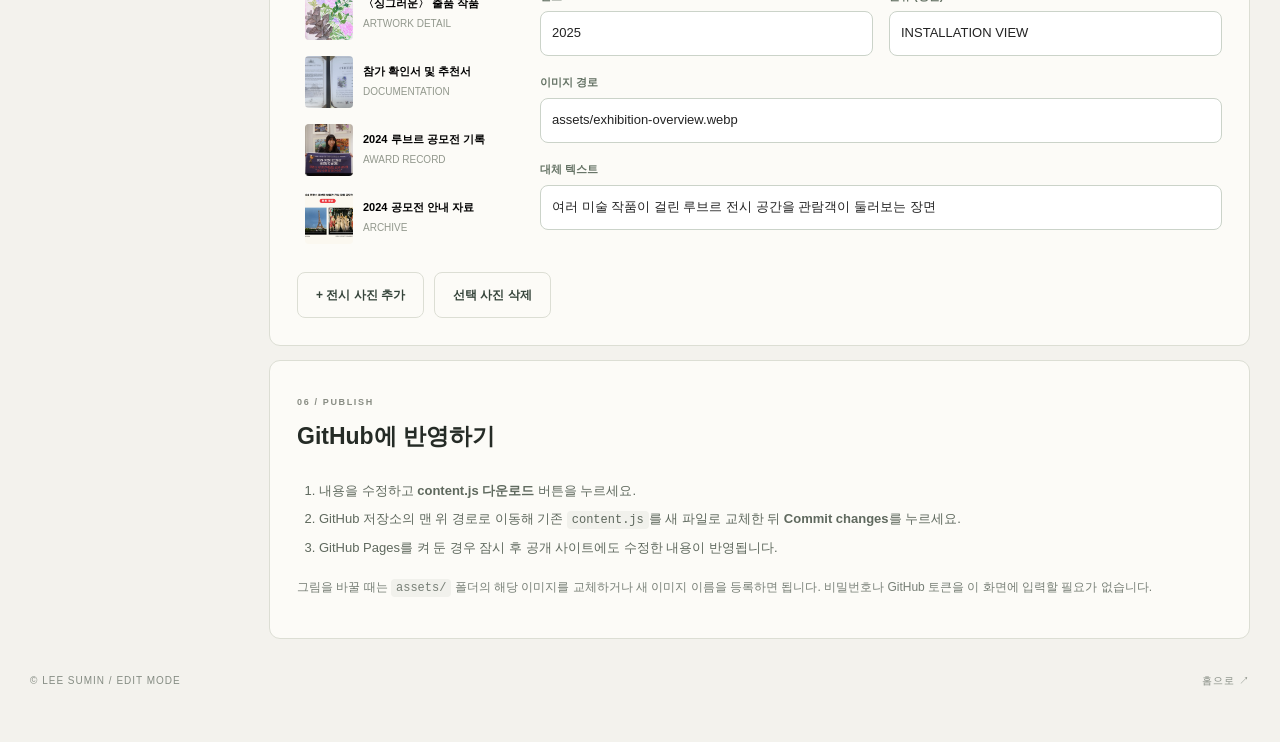
==== commit 2ca37a28: "Add files via upload" ====
--- a/studio.html
+++ b/studio.html
@@ -1,8 +1,9 @@
 <!doctype html><html lang="ko"><head><meta charset="utf-8"><meta name="viewport" content="width=device-width,initial-scale=1"><meta name="robots" content="noindex,nofollow"><title>콘텐츠 편집 — LEE SUMIN</title><link rel="stylesheet" href="style.css"><link rel="stylesheet" href="studio.css"><script src="content.js"></script><script defer src="studio.js"></script></head><body><div class="wrapper"><header class="header"><a class="brand" href="index.html"><strong>LEE SUMIN</strong><span>CONTENT STUDIO / EDITOR</span></a><a class="button button-ghost" href="index.html">← 홈페이지</a></header><div class="edit-header"><span class="smallcaps">SELF-EDITABLE PORTFOLIO</span><h1>내 작품, 내가 편집하기.</h1><p>작품 설명, 작가 노트, 수상·전시 이력을 수정하고 바로 미리 볼 수 있습니다. <strong>실제 웹사이트 반영은 'content.js 다운로드' 후 GitHub에서 파일을 교체해야 합니다.</strong></p><div class="studio-toolbar"><button type="button" class="button button-primary" id="save-local">임시 저장</button><button type="button" class="button button-ghost" id="preview">미리 보기 ↗</button><button type="button" class="button button-primary" id="download">content.js 다운로드 ↓</button><button type="button" class="button button-ghost" id="reset">처음 내용으로 복원</button></div><p id="status" role="status" aria-live="polite"></p></div>
-<div class="edit-layout"><aside class="edit-sidebar panel"><span class="smallcaps">EDIT SECTIONS</span><a href="#text-section">01 · 기본 소개</a><a href="#notes-section">02 · 작가 노트</a><a href="#artwork-section">03 · 작품 편집</a><a href="#records-section">04 · 수상·전시</a><a href="#deploy-section">05 · 게시 방법</a><div class="side-hint">이 페이지는 공개 사이트와 분리된 로컬 편집 도구입니다. 여기에 입력한 내용은 다운로드 후 GitHub에 올리기 전까지 관람객에게 보이지 않습니다.</div></aside><main class="edit-main">
+<div class="edit-layout"><aside class="edit-sidebar panel"><span class="smallcaps">EDIT SECTIONS</span><a href="#text-section">01 · 기본 소개</a><a href="#notes-section">02 · 작가 노트</a><a href="#artwork-section">03 · 작품 편집</a><a href="#records-section">04 · 수상·전시</a><a href="#exhibits-section">05 · 전시 사진</a><a href="#deploy-section">06 · 게시 방법</a><div class="side-hint">이 페이지는 공개 사이트와 분리된 로컬 편집 도구입니다. 여기에 입력한 내용은 다운로드 후 GitHub에 올리기 전까지 관람객에게 보이지 않습니다.</div></aside><main class="edit-main">
 <section class="panel edit-panel" id="text-section"><span class="smallcaps">01 / HOMEPAGE</span><h2>기본 소개</h2><div id="general-form" class="field-grid"></div></section>
 <section class="panel edit-panel" id="notes-section"><span class="smallcaps">02 / WRITING</span><h2>작가 노트 · 자기소개</h2><div id="writing-form" class="field-grid"></div></section>
 <section class="panel edit-panel" id="artwork-section"><span class="smallcaps">03 / ARTWORKS</span><h2>작품 편집</h2><p class="muted">작품을 고르고 제목·제작연도·재료·설명을 고치세요. 목록의 위아래 버튼으로 전시 순서를 바꿀 수 있어요.</p><div class="work-editor-layout"><div id="work-list"></div><div id="work-fields" class="work-fields"></div></div><div class="work-actions"><button type="button" id="add-work" class="button button-ghost">+ 새 작품 추가</button><button type="button" id="remove-work" class="button button-ghost">선택 작품 삭제</button></div><p class="muted">새 이미지 추가 방법: GitHub의 <code>assets</code> 폴더에 이미지를 업로드한 다음 여기서 이미지 경로를 <code>assets/파일명.jpg</code>처럼 입력하세요.</p></section>
 <section class="panel edit-panel" id="records-section"><span class="smallcaps">04 / CV</span><h2>수상 · 활동 · 전시</h2><p class="muted">각 행을 '연도 | 제목 | 세부 정보' 형식으로 입력하세요. 행 단위로 구분됩니다.</p><div id="records-form" class="field-grid"></div></section>
-<section class="panel edit-panel" id="deploy-section"><span class="smallcaps">05 / PUBLISH</span><h2>GitHub에 반영하기</h2><ol><li>내용을 수정하고 <strong>content.js 다운로드</strong> 버튼을 누르세요.</li><li>GitHub 저장소의 맨 위 경로로 이동해 기존 <code>content.js</code>를 새 파일로 교체한 뒤 <strong>Commit changes</strong>를 누르세요.</li><li>GitHub Pages를 켜 둔 경우 잠시 후 공개 사이트에도 수정한 내용이 반영됩니다.</li></ol><p>그림을 바꿀 때는 <code>assets/</code> 폴더의 해당 이미지를 교체하거나 새 이미지 이름을 등록하면 됩니다. 비밀번호나 GitHub 토큰을 이 화면에 입력할 필요가 없습니다.</p></section>
+<section class="panel edit-panel" id="exhibits-section"><span class="smallcaps">05 / EXHIBITION GALLERY</span><h2>전시 사진 편집</h2><p class="muted">각 사진을 선택해 제목과 설명을 바꾸고, 순서를 정할 수 있습니다. 새로운 사진 파일은 GitHub의 <code>assets/</code> 폴더에 업로드한 뒤 이미지 경로를 입력하세요.</p><div class="edit-field wide"><label for="exhibit-intro-edit">전시 소개글</label><textarea id="exhibit-intro-edit" data-exhibit-intro rows="3"></textarea></div><div class="work-editor-layout exhibit-editor-grid"><div id="exhibit-photo-list" class="exhibit-edit-list"></div><div id="exhibit-photo-fields" class="work-fields"></div></div><div class="work-actions"><button type="button" id="add-exhibit" class="button button-ghost">+ 전시 사진 추가</button><button type="button" id="remove-exhibit" class="button button-ghost">선택 사진 삭제</button></div></section>
+<section class="panel edit-panel" id="deploy-section"><span class="smallcaps">06 / PUBLISH</span><h2>GitHub에 반영하기</h2><ol><li>내용을 수정하고 <strong>content.js 다운로드</strong> 버튼을 누르세요.</li><li>GitHub 저장소의 맨 위 경로로 이동해 기존 <code>content.js</code>를 새 파일로 교체한 뒤 <strong>Commit changes</strong>를 누르세요.</li><li>GitHub Pages를 켜 둔 경우 잠시 후 공개 사이트에도 수정한 내용이 반영됩니다.</li></ol><p>그림을 바꿀 때는 <code>assets/</code> 폴더의 해당 이미지를 교체하거나 새 이미지 이름을 등록하면 됩니다. 비밀번호나 GitHub 토큰을 이 화면에 입력할 필요가 없습니다.</p></section>
 </main></div><footer class="footer"><span>© LEE SUMIN / EDIT MODE</span><a href="index.html">홈으로 ↗</a></footer></div></body></html>
--- a/style.css
+++ b/style.css
@@ -20,3 +20,50 @@
 @media(max-width:480px){.editorial-images{gap:9px}.editorial-images figure img{height:205px}.editorial-images figure{padding:8px 8px 36px}.editorial-images figcaption{font-size:7px;letter-spacing:.4px;left:8px}.editorial-title h2{font-size:28px}}
 
 .journal{margin-top:13px}.journal-grid{display:grid;grid-template-columns:repeat(3,minmax(0,1fr));gap:10px;margin-top:18px}.journal-entry{min-height:105px;border:1px solid var(--edge);background:#f5f5ef;border-radius:9px;padding:17px;display:flex;flex-direction:column;justify-content:space-between;transition:background .2s,border .2s}.journal-entry:hover{background:#e6ebe2;border-color:#a4b6a4}.journal-entry span{color:#858d81;font-size:10px;letter-spacing:.4px}.journal-entry span:last-child{align-self:flex-end;color:var(--accent)}.journal-entry strong{font:500 17px var(--serif)}@media(max-width:780px){.journal-grid{grid-template-columns:repeat(2,minmax(0,1fr))}}@media(max-width:480px){.journal-grid{grid-template-columns:1fr}.journal-entry{min-height:90px}}
+
+/* EDITORIAL EXHIBITION ARCHIVE — full-frame exhibition documentation */
+.exhibit-section{margin-top:15px;display:grid;gap:13px;scroll-margin-top:88px}
+.exhibit-main{padding:29px 30px 18px;overflow:hidden;background:#f7f7f2}
+.exhibit-heading{border-bottom:1px solid var(--edge);padding-bottom:14px;margin-bottom:20px}
+.exhibit-heading h2{font:500 clamp(24px,2.5vw,31px) var(--serif);margin-top:6px}
+.exhibit-stamp{font-size:10px;color:#859184;letter-spacing:2px}
+.exhibit-intro{display:grid;grid-template-columns:1fr .75fr;align-items:end;gap:34px;margin:0 0 24px}
+.exhibit-intro .exhibit-year{display:block;font-size:11px;letter-spacing:2px;color:#7d9180;margin-bottom:7px}
+.exhibit-intro h3{font:500 clamp(27px,3.15vw,44px)/1.22 var(--serif);letter-spacing:-1.4px;margin:0 0 15px}
+.exhibit-venue{font-size:10px;letter-spacing:1.4px;line-height:1.9;color:var(--accent)}
+.exhibit-venue span{margin-left:10px}
+.exhibit-intro p{font-size:13px;line-height:2.1;color:#70766c;max-width:440px;margin:0;padding-bottom:4px;word-break:keep-all}
+.exhibit-mosaic{display:grid;grid-template-columns:1.45fr 1fr 1fr;gap:11px}
+.exhibit-photo-feature,.exhibit-photo-card{cursor:zoom-in;text-align:left;border:1px solid #d9ddd4;border-radius:10px;display:block;overflow:hidden;min-width:0;padding:0;background:#fff;color:var(--text);transition:transform .25s,border-color .25s,box-shadow .25s}
+.exhibit-photo-feature:hover,.exhibit-photo-card:hover{transform:translateY(-3px);border-color:#9bad9c;box-shadow:0 10px 28px #43524616}
+.exhibit-photo-feature img{display:block;width:100%;height:270px;object-fit:cover;background:#e8e8e3}
+.exhibit-photo-feature:first-child img{object-position:center}
+.exhibit-photo-foot{display:grid;gap:5px;padding:13px 15px 15px}
+.exhibit-photo-foot small{color:#849083;font-size:9px;letter-spacing:1.2px;text-transform:uppercase}
+.exhibit-photo-foot strong{font-size:12px;font-weight:600;display:flex;justify-content:space-between;gap:10px;line-height:1.55}
+.exhibit-photo-foot strong i{font-size:14px;color:#667a69;font-style:normal}
+.exhibit-footer{display:flex;align-items:center;justify-content:space-between;gap:14px;margin-top:15px;color:#8b968a;font-size:11px}
+.exhibit-archive{background:#f8f8f4}
+.exhibit-gallery-grid{display:grid;grid-template-columns:repeat(5,minmax(0,1fr));gap:11px;margin-top:19px}
+.exhibit-photo-card img{height:150px;width:100%;object-fit:cover;display:block;background:#edece7}
+.exhibit-photo-card .exhibit-photo-foot{padding:12px 10px 14px;min-height:87px}
+.exhibit-photo-card .exhibit-photo-foot strong{font-size:11px}
+.exhibit-video-section{background:#f5f6f1}
+.exhibit-videos{display:grid;grid-template-columns:repeat(2,minmax(0,1fr));gap:14px}
+.exhibit-video-card{margin:0;border:1px solid var(--edge);border-radius:10px;padding:12px;background:white}
+.exhibit-video-card video{display:block;width:100%;aspect-ratio:16/9;object-fit:contain;background:#111;border-radius:5px}
+.exhibit-video-card figcaption{padding:11px 2px 1px;display:flex;gap:6px;flex-direction:column}
+.exhibit-video-card figcaption strong{font-size:12px}.exhibit-video-card figcaption span{font-size:11px;color:#8b968a}
+.exhibit-modal{width:min(1110px,95vw);max-height:95vh;padding:0;border:0;border-radius:12px;background:#fafaf5;box-shadow:0 32px 90px #0006;color:var(--text)}
+.exhibit-modal::backdrop{background:#151c16c9;backdrop-filter:blur(5px)}
+.exhibit-lightbox{padding:20px;display:flex;flex-direction:column;max-height:93vh}
+.exhibit-lightbox-head,.exhibit-lightbox-foot{display:flex;align-items:center;justify-content:space-between;gap:16px}
+.exhibit-lightbox-head strong{display:block;font:500 20px var(--serif);margin-top:5px}
+.exhibit-lightbox-head button{background:white;border:1px solid var(--edge);width:38px;height:38px;border-radius:50%;cursor:pointer}
+.exhibit-lightbox-photo{flex:1;min-height:0;display:grid;place-items:center;background:#ecece7;border-radius:7px;margin:14px 0;overflow:hidden}
+.exhibit-lightbox-photo img{max-width:100%;max-height:min(70vh,760px);object-fit:contain;display:block}
+.exhibit-lightbox-foot p{font-size:12px;line-height:1.7;color:#737d73;max-width:70%;margin:0}
+.exhibit-lightbox-foot div{display:flex;gap:15px;align-items:center;font-size:11px;color:#858d85}
+.exhibit-lightbox-foot button{background:white;border:1px solid var(--edge);padding:7px 12px;border-radius:6px;cursor:pointer}
+@media(max-width:900px){.exhibit-mosaic{grid-template-columns:1fr 1fr}.exhibit-mosaic .exhibit-photo-feature:first-child{grid-column:1/-1}.exhibit-photo-feature:first-child img{height:300px}.exhibit-gallery-grid{grid-template-columns:repeat(3,minmax(0,1fr))}}
+@media(max-width:650px){.exhibit-main{padding:20px 15px}.exhibit-stamp{display:none}.exhibit-intro{grid-template-columns:1fr;gap:10px}.exhibit-mosaic{gap:9px}.exhibit-photo-feature img{height:160px}.exhibit-mosaic .exhibit-photo-feature:first-child img{height:220px}.exhibit-gallery-grid{grid-template-columns:repeat(2,minmax(0,1fr));gap:9px}.exhibit-photo-card img{height:145px}.exhibit-videos{grid-template-columns:1fr}.exhibit-footer{align-items:start;flex-direction:column}.exhibit-lightbox{padding:12px}.exhibit-lightbox-foot{align-items:flex-start;flex-direction:column}.exhibit-lightbox-foot p{max-width:100%}}
--- a/studio.css
+++ b/studio.css
@@ -1 +1,5 @@
 .edit-header{padding:38px 4px 24px}.edit-header h1{font:500 clamp(28px,3vw,44px) var(--serif);margin:10px 0 12px;letter-spacing:-2px}.edit-header>p{font-size:13px;color:#747a70;max-width:730px;line-height:2}.edit-header strong{color:#3c5744}.studio-toolbar{display:flex;gap:9px;flex-wrap:wrap;margin-top:22px}.studio-toolbar .button{cursor:pointer}#status{font-size:12px;min-height:20px;color:#3c6544}.edit-layout{display:grid;grid-template-columns:225px 1fr;gap:14px;align-items:start}.edit-sidebar{padding:22px;position:sticky;top:10px;display:flex;flex-direction:column;gap:4px}.edit-sidebar a{font-size:12px;border-bottom:1px solid var(--edge);padding:13px 4px}.edit-sidebar a:hover{color:var(--accent)}.side-hint{font-size:11px;line-height:2;color:#979c91;margin-top:22px}.edit-main{display:flex;flex-direction:column;gap:14px;min-width:0}.edit-panel{padding:27px}.edit-panel h2{font-size:23px;line-height:1.5;margin:7px 0 23px}.edit-panel .muted{font-size:12px;color:#7b8278;line-height:1.95}.field-grid{display:grid;grid-template-columns:repeat(2,minmax(0,1fr));gap:17px 16px}.edit-field{display:flex;flex-direction:column;gap:6px;min-width:0}.edit-field.wide{grid-column:1/-1}.edit-field label{font-size:11px;font-weight:700;color:#647264}.edit-field input,.edit-field textarea,.edit-field select{border:1px solid #cbd3c9;border-radius:8px;padding:11px;background:#fff;color:#222;width:100%;font-size:13px;outline:none;line-height:1.6}.edit-field textarea{resize:vertical;min-height:100px}.edit-field input:focus,.edit-field textarea:focus,.edit-field select:focus{border-color:#45684e;box-shadow:0 0 0 3px #a7c0a537}.edit-field small{font-size:10px;color:#8a9387}.work-editor-layout{display:grid;grid-template-columns:225px 1fr;gap:18px;margin-top:25px}.work-editor-layout #work-list{border:1px solid var(--edge);border-radius:8px;max-height:510px;overflow:auto;padding:6px}.work-list-item{width:100%;display:flex;align-items:center;gap:10px;text-align:left;border:1px solid transparent;background:transparent;border-radius:7px;padding:7px;font-size:12px}.work-list-item.selected{border-color:#a4b6a5;background:#e8f0e7}.work-list-item img{width:48px;height:52px;object-fit:contain;background:#e5e6df;border-radius:4px}.work-list-item span{flex:1;min-width:0}.work-list-item strong{font-size:11px;display:block}.work-list-item small{color:#92988d}.work-fields{min-width:0}.work-controls{display:flex;gap:10px;align-items:center;margin:0 0 15px}.work-controls button,.work-actions button{border:1px solid var(--edge)}.work-actions{display:flex;gap:10px;flex-wrap:wrap;margin-top:20px}.feature-toggle{display:flex;gap:8px;align-items:center;padding-top:10px;font-size:12px}.feature-toggle input{width:auto}.edit-panel ol{font-size:13px;line-height:2.2;color:#5f695e;padding-left:22px}.edit-panel code{background:#f1f1ec;padding:2px 5px;border-radius:4px;font-size:12px}.edit-panel>p{font-size:12px;line-height:1.9;color:#777f76}@media(max-width:880px){.edit-layout{grid-template-columns:1fr}.edit-sidebar{position:static;flex-direction:row;flex-wrap:wrap;gap:8px}.edit-sidebar a{padding:7px;border:1px solid var(--edge);border-radius:9px}.edit-sidebar>.smallcaps,.side-hint{display:none}}@media(max-width:640px){.field-grid{grid-template-columns:1fr}.work-editor-layout{grid-template-columns:1fr}.work-editor-layout #work-list{max-height:225px}.edit-panel{padding:19px}.edit-header{padding-top:25px}}
+
+/* Exhibition photo editor */
+#exhibits-section .exhibit-editor-grid{margin:16px 0}
+#exhibits-section .work-list-item img{object-fit:cover}
